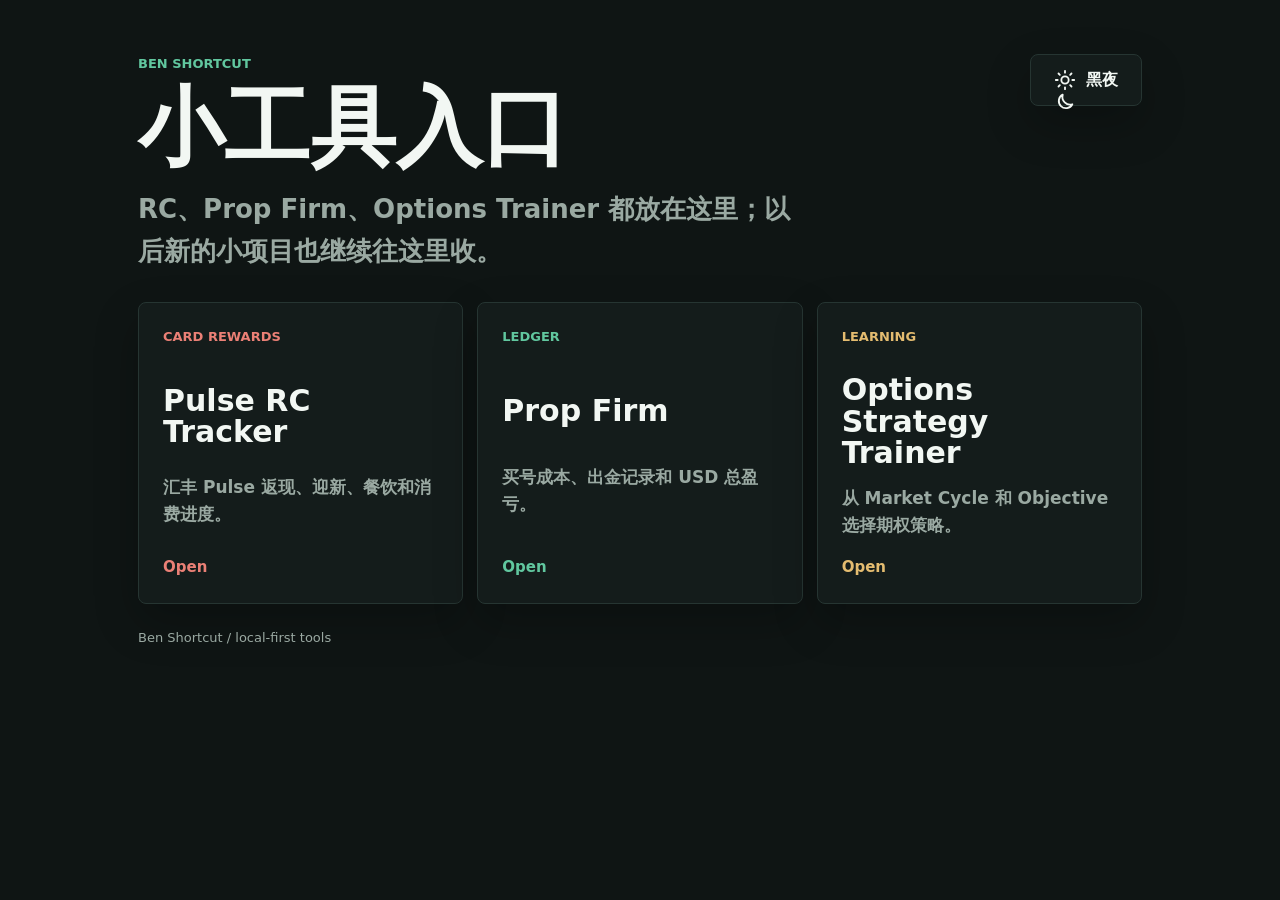
==== index.html @ b69449ab "Organize tools under Ben Shortcut hub" ====
<!doctype html>
<html lang="zh-CN" data-theme="dark">
  <head>
    <meta charset="utf-8" />
    <meta name="viewport" content="width=device-width, initial-scale=1" />
    <meta id="theme-color" name="theme-color" content="#0f1514" />
    <meta name="description" content="Ben Shortcut：个人小工具入口。" />
    <title>Ben Shortcut</title>
    <script>
      (() => {
        const params = new URLSearchParams(window.location.search);
        if (params.get("add") === "1") {
          window.location.replace(`./pulse-rc-tracker/${window.location.search}`);
        }
      })();

      (() => {
        try {
          const savedTheme = localStorage.getItem("ben-shortcut-theme");
          document.documentElement.dataset.theme = savedTheme || "dark";
        } catch {
          document.documentElement.dataset.theme = "dark";
        }
      })();
    </script>
    <link rel="icon" href="./app-icon.svg" />
    <link rel="apple-touch-icon" href="./app-icon.svg" />
    <link rel="stylesheet" href="./styles.css?v=hub-v1" />
  </head>
  <body>
    <main class="shell">
      <header class="topbar">
        <div>
          <p class="kicker">Ben Shortcut</p>
          <h1>小工具入口</h1>
          <p class="intro">RC、Prop Firm、Options Trainer 都放在这里；以后新的小项目也继续往这里收。</p>
        </div>
        <button class="theme-toggle" id="theme-toggle" type="button" aria-label="当前为黑夜模式，点击切换到白天模式">
          <span class="theme-icon" aria-hidden="true">
            <svg class="sun-icon" viewBox="0 0 24 24">
              <circle cx="12" cy="12" r="4" />
              <path d="M12 2v2" />
              <path d="M12 20v2" />
              <path d="M4.93 4.93l1.41 1.41" />
              <path d="M17.66 17.66l1.41 1.41" />
              <path d="M2 12h2" />
              <path d="M20 12h2" />
              <path d="M4.93 19.07l1.41-1.41" />
              <path d="M17.66 6.34l1.41-1.41" />
            </svg>
            <svg class="moon-icon" viewBox="0 0 24 24">
              <path d="M20 14.5A8.5 8.5 0 0 1 9.5 4a7.8 7.8 0 1 0 10.5 10.5Z" />
            </svg>
          </span>
          <span id="theme-toggle-label">黑夜</span>
        </button>
      </header>

      <section class="project-grid" aria-label="项目列表">
        <a class="project-card pulse" href="./pulse-rc-tracker/">
          <span class="project-type">Card Rewards</span>
          <h2>Pulse RC Tracker</h2>
          <p>汇丰 Pulse 返现、迎新、餐饮和消费进度。</p>
          <strong>Open</strong>
        </a>
        <a class="project-card prop" href="./prop-firm/">
          <span class="project-type">Ledger</span>
          <h2>Prop Firm</h2>
          <p>买号成本、出金记录和 USD 总盈亏。</p>
          <strong>Open</strong>
        </a>
        <a class="project-card options" href="./options-strategy-trainer/">
          <span class="project-type">Learning</span>
          <h2>Options Strategy Trainer</h2>
          <p>从 Market Cycle 和 Objective 选择期权策略。</p>
          <strong>Open</strong>
        </a>
      </section>

      <footer>Ben Shortcut / local-first tools</footer>
    </main>

    <script>
      const root = document.documentElement;
      const themeColor = document.getElementById("theme-color");
      const toggle = document.getElementById("theme-toggle");
      const toggleLabel = document.getElementById("theme-toggle-label");

      function applyTheme(theme) {
        root.dataset.theme = theme;
        themeColor.setAttribute("content", theme === "light" ? "#f5f7f5" : "#0f1514");
        toggleLabel.textContent = theme === "light" ? "白天" : "黑夜";
        toggle.setAttribute(
          "aria-label",
          theme === "light" ? "当前为白天模式，点击切换到黑夜模式" : "当前为黑夜模式，点击切换到白天模式",
        );
      }

      applyTheme(root.dataset.theme || "dark");

      toggle.addEventListener("click", () => {
        const nextTheme = root.dataset.theme === "light" ? "dark" : "light";
        try {
          localStorage.setItem("ben-shortcut-theme", nextTheme);
        } catch {
          undefined;
        }
        applyTheme(nextTheme);
      });

      if ("serviceWorker" in navigator) {
        window.addEventListener("load", () => {
          navigator.serviceWorker
            .register("./sw.js")
            .then((registration) => registration.update())
            .catch(() => undefined);
        });
      }
    </script>
  </body>
</html>
---- styles.css ----
:root {
  color-scheme: dark;
  --bg: #0f1514;
  --panel: #141c1b;
  --ink: #f2f7f3;
  --muted: #9aa9a2;
  --line: #263532;
  --green: #61c79f;
  --red: #eb8076;
  --amber: #e4bc70;
  --blue: #8fb8ee;
  --shadow: 0 18px 45px rgba(0, 0, 0, 0.24);
}

:root[data-theme="light"] {
  color-scheme: light;
  --bg: #f5f7f5;
  --panel: #ffffff;
  --ink: #151917;
  --muted: #65716b;
  --line: #dce5df;
  --green: #167657;
  --red: #bd423b;
  --amber: #986513;
  --blue: #285f9e;
  --shadow: 0 18px 45px rgba(25, 38, 33, 0.09);
}

* {
  box-sizing: border-box;
}

body {
  margin: 0;
  min-width: 320px;
  min-height: 100vh;
  background: var(--bg);
  color: var(--ink);
  font-family:
    ui-sans-serif,
    system-ui,
    -apple-system,
    BlinkMacSystemFont,
    "Segoe UI",
    "PingFang SC",
    "Microsoft YaHei",
    sans-serif;
  font-size: 16px;
  line-height: 1.6;
}

button {
  font: inherit;
  touch-action: manipulation;
}

a {
  color: inherit;
  text-decoration: none;
}

.shell {
  width: min(100%, 1040px);
  margin: 0 auto;
  padding: 28px 18px 36px;
}

.topbar {
  display: flex;
  align-items: flex-start;
  justify-content: space-between;
  gap: 18px;
  padding: 26px 0 30px;
}

.kicker,
.project-type {
  margin: 0 0 10px;
  color: var(--green);
  font-size: 13px;
  font-weight: 900;
  letter-spacing: 0;
  text-transform: uppercase;
}

h1,
h2,
p {
  margin: 0;
}

h1 {
  font-size: clamp(44px, 8vw, 86px);
  line-height: 0.98;
  letter-spacing: 0;
}

.intro {
  max-width: 660px;
  margin-top: 20px;
  color: var(--muted);
  font-size: clamp(18px, 3.5vw, 26px);
  font-weight: 700;
}

.theme-toggle {
  display: inline-flex;
  min-width: 112px;
  min-height: 52px;
  align-items: center;
  justify-content: center;
  gap: 10px;
  border: 1px solid var(--line);
  border-radius: 8px;
  background: var(--panel);
  color: var(--ink);
  cursor: pointer;
  font-weight: 800;
  box-shadow: var(--shadow);
}

.theme-icon,
.theme-icon svg {
  width: 22px;
  height: 22px;
}

.theme-icon svg {
  display: block;
  fill: none;
  stroke: currentColor;
  stroke-linecap: round;
  stroke-linejoin: round;
  stroke-width: 2;
}

.sun-icon,
:root[data-theme="light"] .moon-icon {
  display: none;
}

:root[data-theme="light"] .sun-icon {
  display: block;
}

.project-grid {
  display: grid;
  grid-template-columns: repeat(3, minmax(0, 1fr));
  gap: 14px;
}

.project-card {
  display: grid;
  min-height: 260px;
  align-content: space-between;
  gap: 16px;
  padding: 24px;
  border: 1px solid var(--line);
  border-radius: 8px;
  background: var(--panel);
  box-shadow: var(--shadow);
}

.project-card:hover {
  transform: translateY(-2px);
}

.project-card h2 {
  font-size: 30px;
  line-height: 1.05;
  letter-spacing: 0;
}

.project-card p {
  color: var(--muted);
  font-size: 17px;
  font-weight: 700;
}

.project-card strong {
  color: var(--ink);
  font-size: 15px;
}

.pulse .project-type,
.pulse strong {
  color: var(--red);
}

.prop .project-type,
.prop strong {
  color: var(--green);
}

.options .project-type,
.options strong {
  color: var(--amber);
}

footer {
  margin-top: 24px;
  color: var(--muted);
  font-size: 13px;
}

@media (max-width: 820px) {
  .topbar {
    display: grid;
  }

  .project-grid {
    grid-template-columns: 1fr;
  }

  .project-card {
    min-height: 210px;
  }
}

@media (max-width: 520px) {
  .shell {
    padding: 18px 16px 28px;
  }

  .topbar {
    padding-top: 12px;
  }

  .intro {
    font-size: 18px;
  }

  .project-card {
    min-height: 190px;
    padding: 20px;
  }

  .project-card h2 {
    font-size: 26px;
  }
}
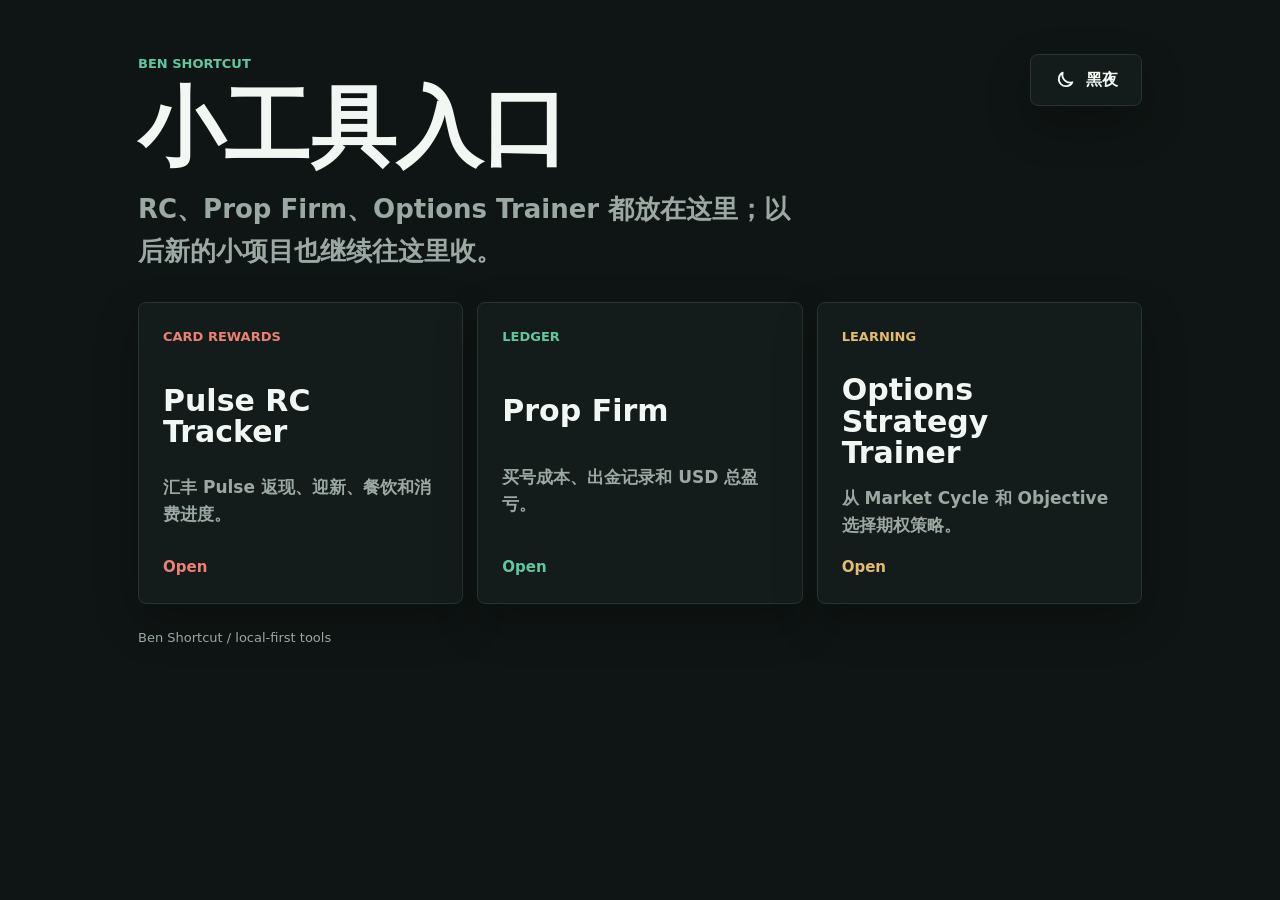
==== commit 19f76e3e: "Fix hub theme toggle icon" ====
--- a/index.html
+++ b/index.html
@@ -25,7 +25,7 @@
     </script>
     <link rel="icon" href="./app-icon.svg" />
     <link rel="apple-touch-icon" href="./app-icon.svg" />
-    <link rel="stylesheet" href="./styles.css?v=hub-v1" />
+    <link rel="stylesheet" href="./styles.css?v=hub-v2" />
   </head>
   <body>
     <main class="shell">
--- a/styles.css
+++ b/styles.css
@@ -134,12 +134,12 @@
   stroke-width: 2;
 }
 
-.sun-icon,
-:root[data-theme="light"] .moon-icon {
+.theme-icon .sun-icon,
+:root[data-theme="light"] .theme-icon .moon-icon {
   display: none;
 }
 
-:root[data-theme="light"] .sun-icon {
+:root[data-theme="light"] .theme-icon .sun-icon {
   display: block;
 }
 
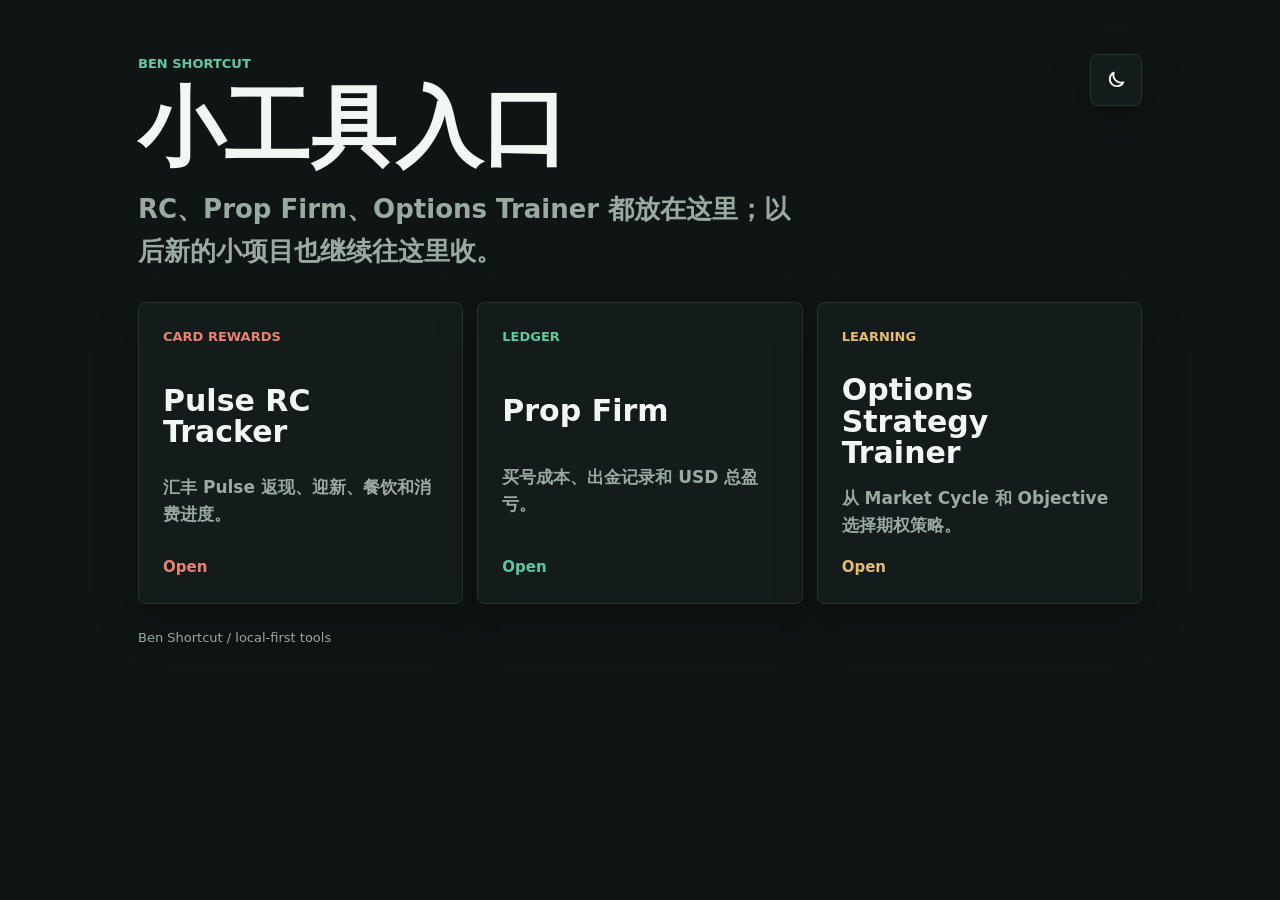
==== commit 4b4bf1c6: "Use icon-only theme toggles" ====
--- a/index.html
+++ b/index.html
@@ -25,7 +25,7 @@
     </script>
     <link rel="icon" href="./app-icon.svg" />
     <link rel="apple-touch-icon" href="./app-icon.svg" />
-    <link rel="stylesheet" href="./styles.css?v=hub-v2" />
+    <link rel="stylesheet" href="./styles.css?v=hub-v3" />
   </head>
   <body>
     <main class="shell">
@@ -52,7 +52,6 @@
               <path d="M20 14.5A8.5 8.5 0 0 1 9.5 4a7.8 7.8 0 1 0 10.5 10.5Z" />
             </svg>
           </span>
-          <span id="theme-toggle-label">黑夜</span>
         </button>
       </header>
 
@@ -84,12 +83,10 @@
       const root = document.documentElement;
       const themeColor = document.getElementById("theme-color");
       const toggle = document.getElementById("theme-toggle");
-      const toggleLabel = document.getElementById("theme-toggle-label");
 
       function applyTheme(theme) {
         root.dataset.theme = theme;
         themeColor.setAttribute("content", theme === "light" ? "#f5f7f5" : "#0f1514");
-        toggleLabel.textContent = theme === "light" ? "白天" : "黑夜";
         toggle.setAttribute(
           "aria-label",
           theme === "light" ? "当前为白天模式，点击切换到黑夜模式" : "当前为黑夜模式，点击切换到白天模式",
--- a/styles.css
+++ b/styles.css
@@ -105,11 +105,12 @@
 
 .theme-toggle {
   display: inline-flex;
-  min-width: 112px;
+  width: 52px;
+  min-width: 52px;
   min-height: 52px;
   align-items: center;
   justify-content: center;
-  gap: 10px;
+  padding: 0;
   border: 1px solid var(--line);
   border-radius: 8px;
   background: var(--panel);
